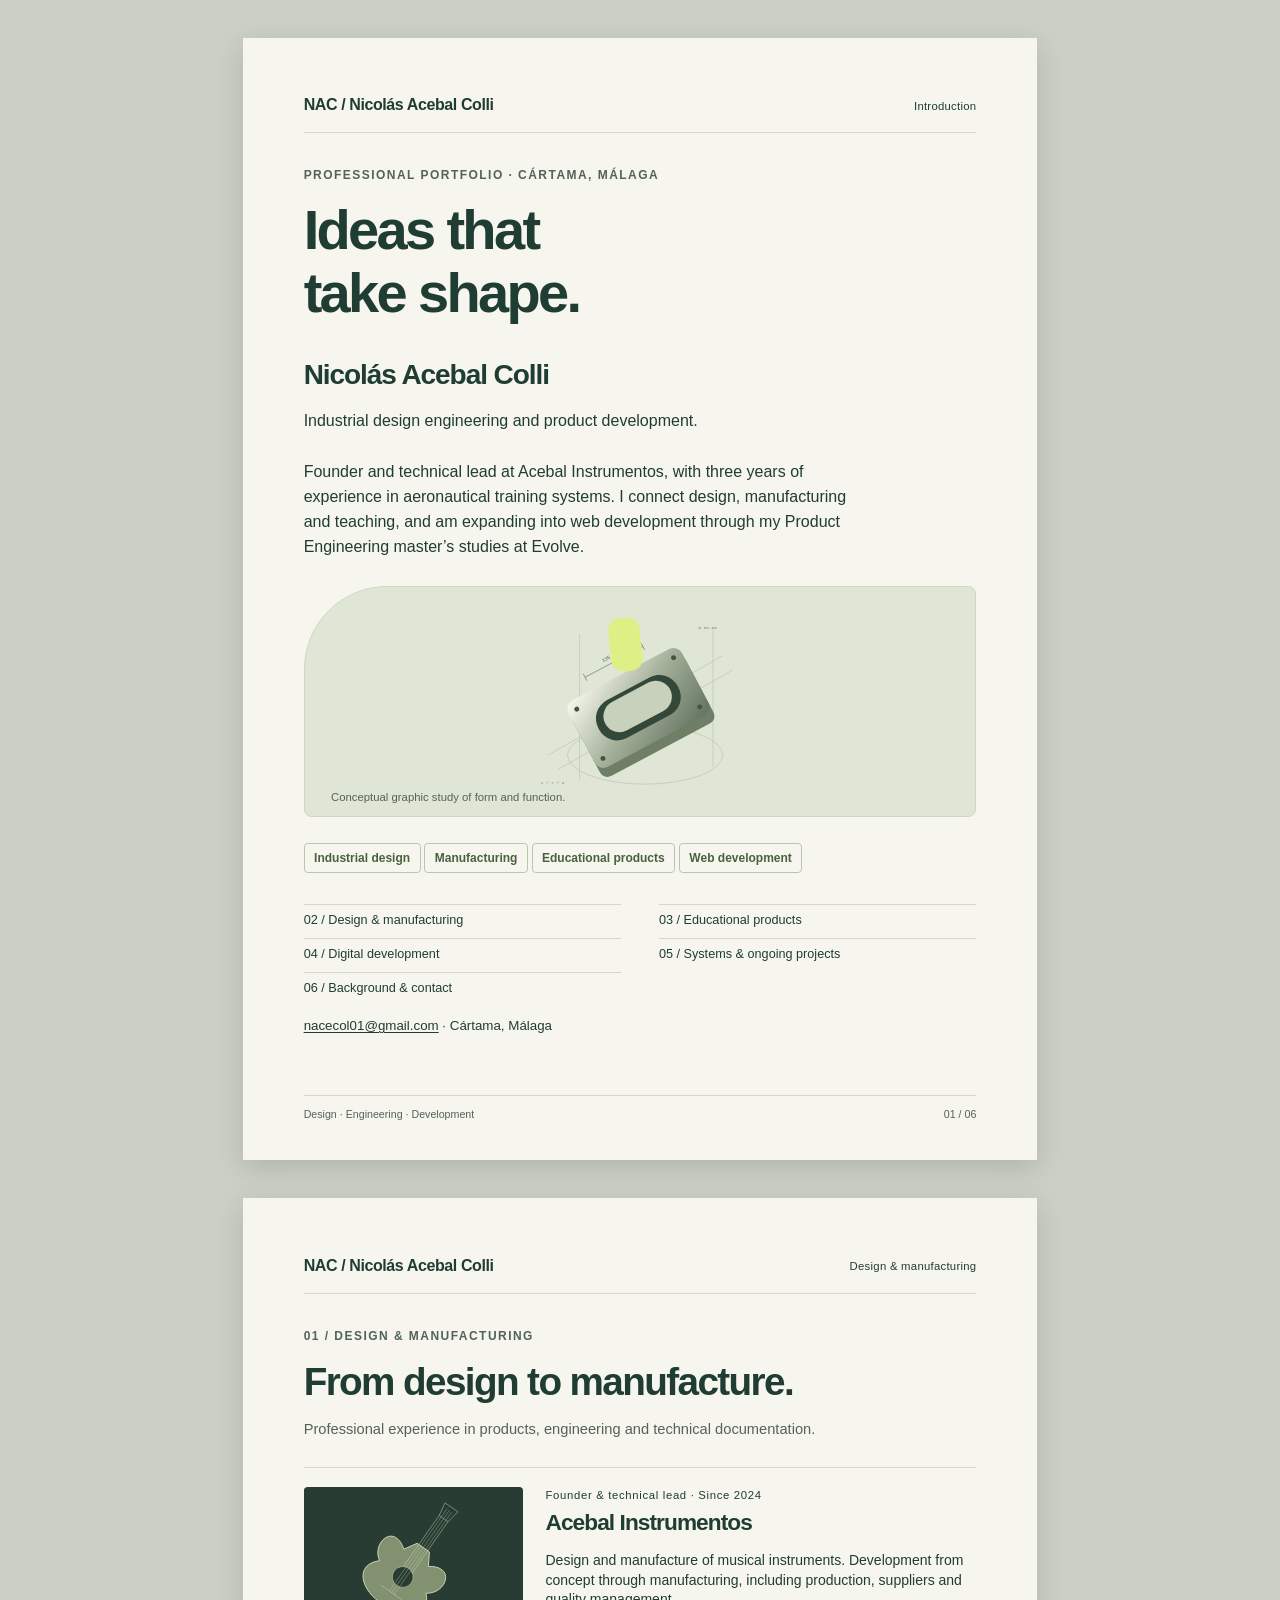
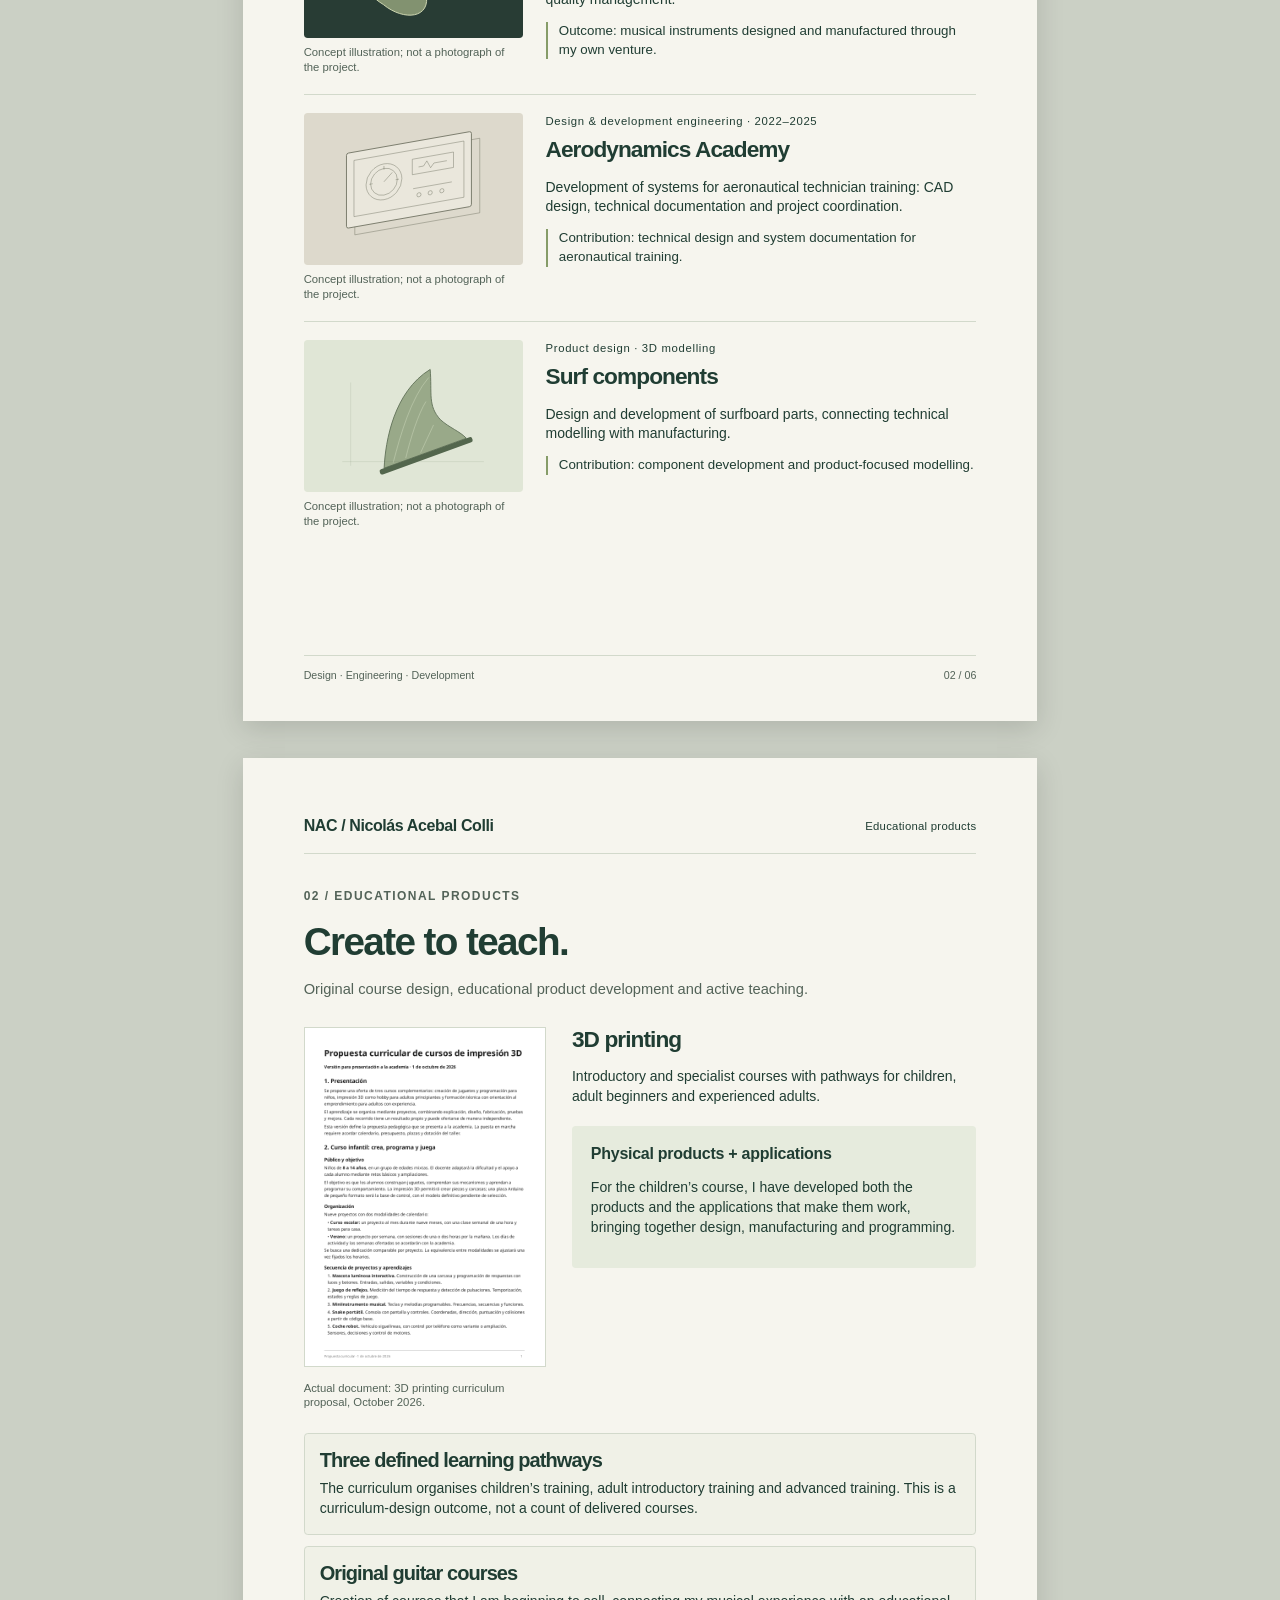
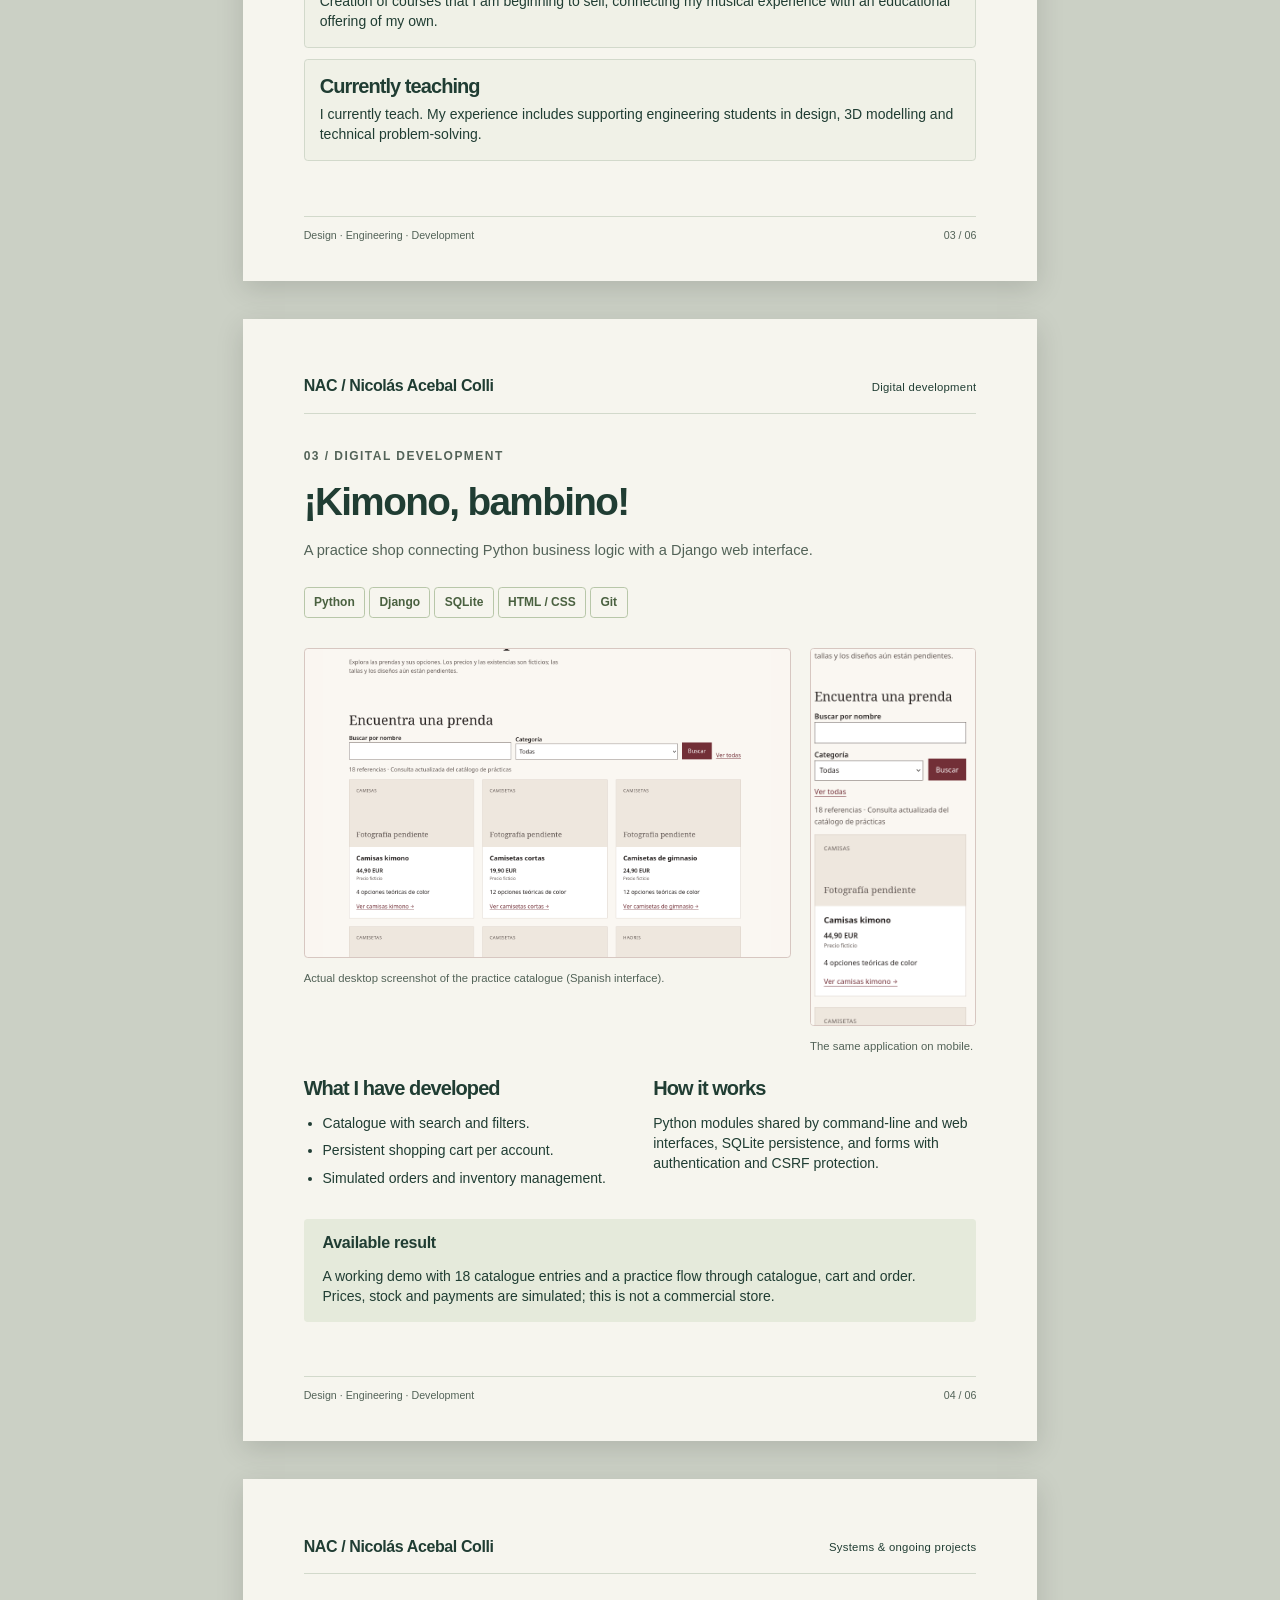
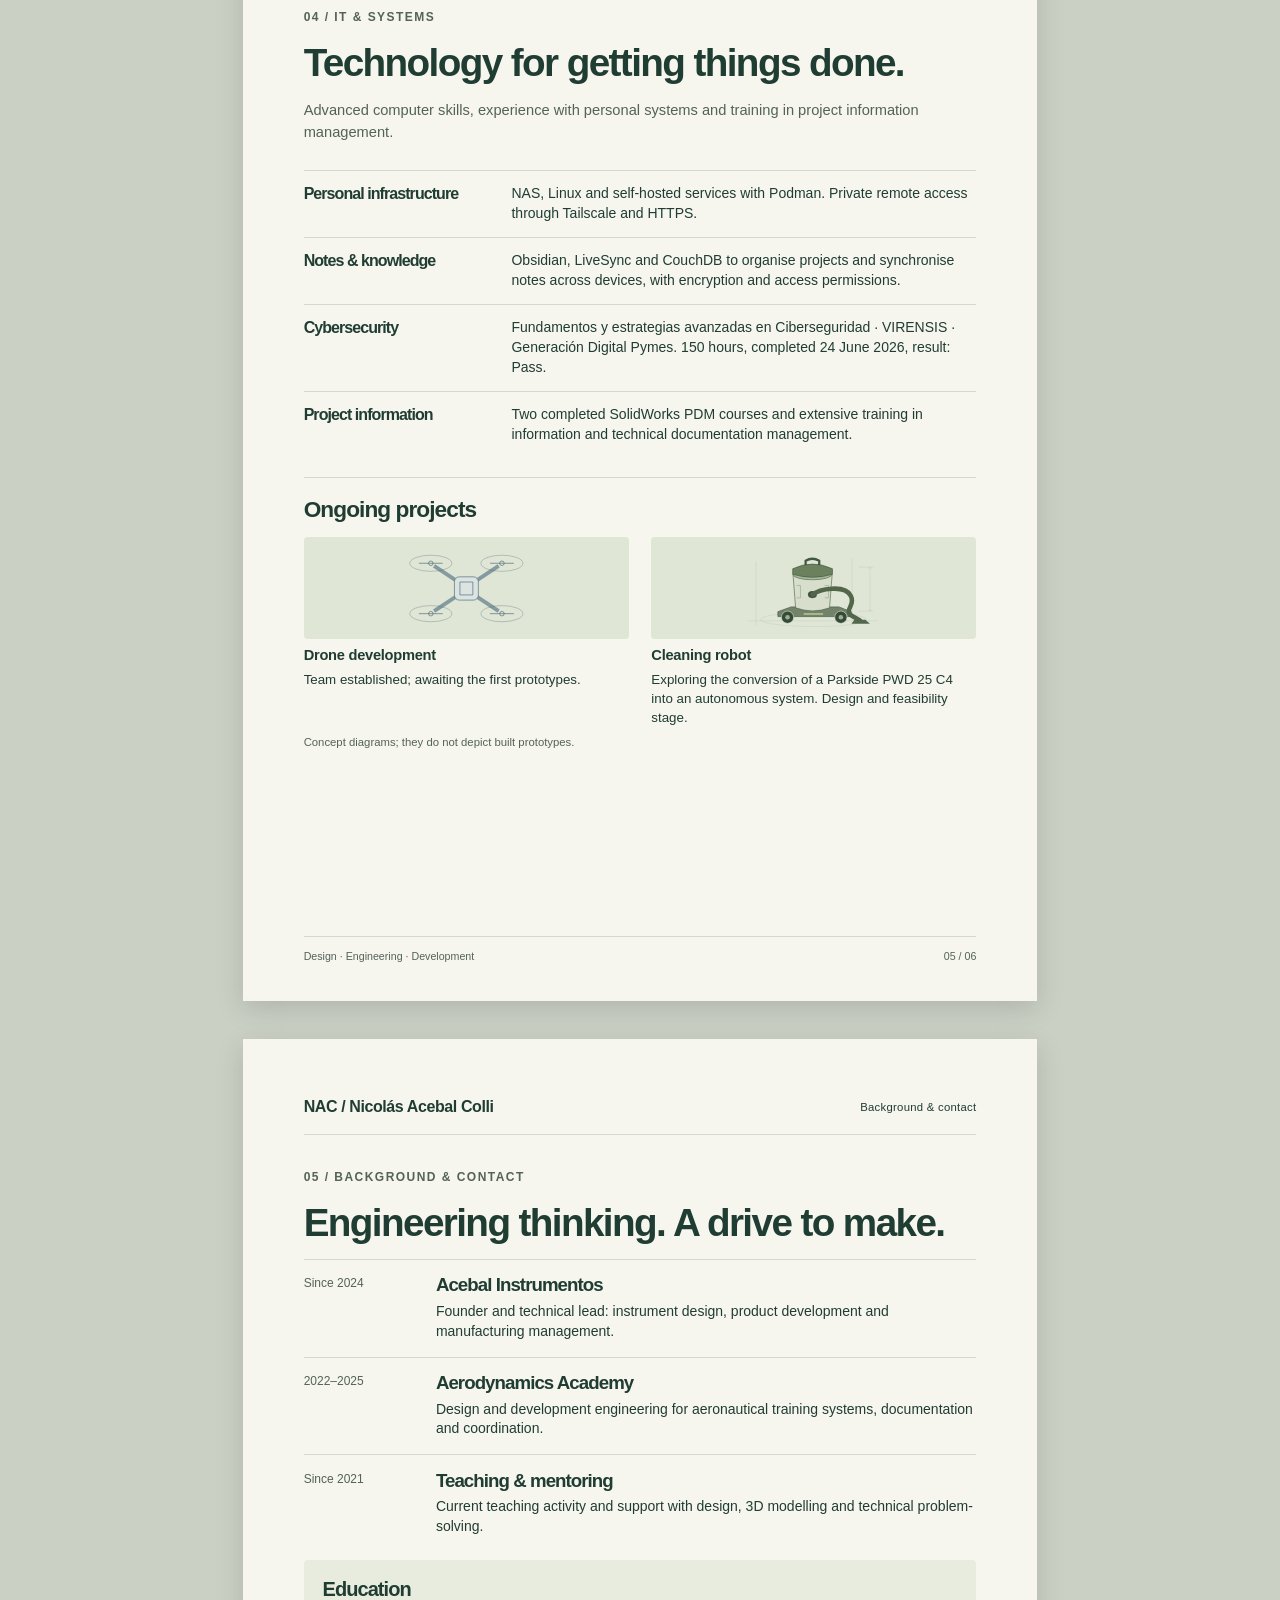
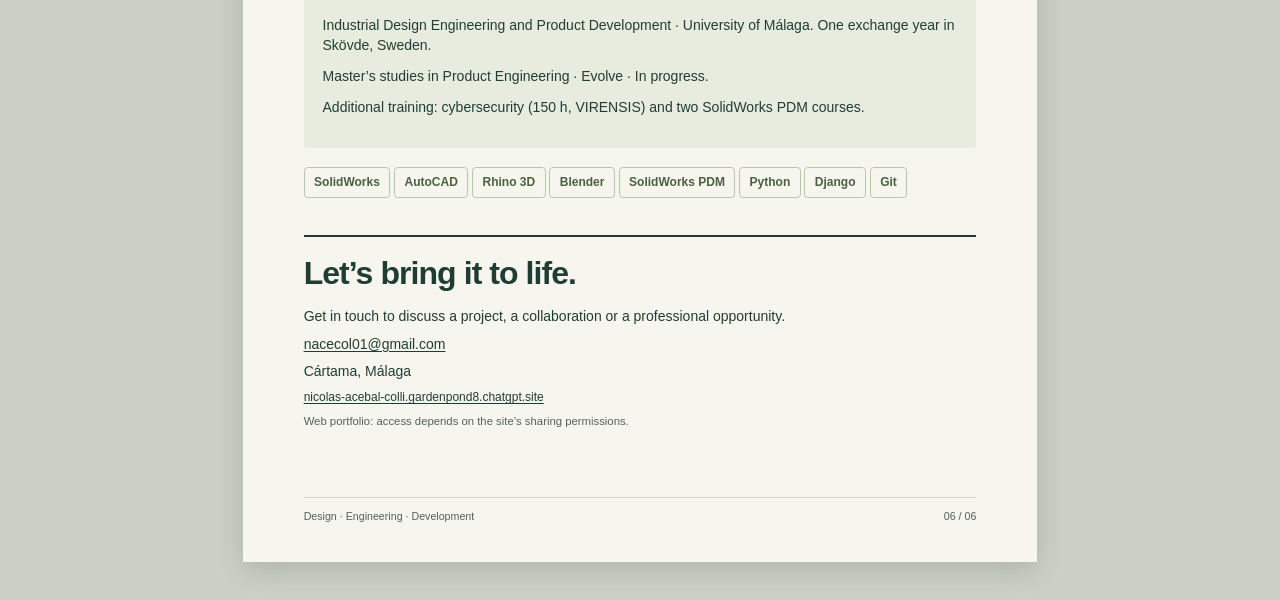
==== print-en.html @ ee9edb20 "Update Site source" ====
<!doctype html><html lang="en"><head><meta charset="utf-8"><meta name="viewport" content="width=device-width,initial-scale=1"><title>Nicolás Acebal Colli — Portfolio</title><link rel="stylesheet" href="print.css"></head><body class="print-preview"><div class="print-document" data-print-lang="en"><section class="sheet cover" aria-label="Introduction">
<div class="sheet-top"><span class="wordmark">NAC / Nicolás Acebal Colli</span><span>Introduction</span></div>
<div class="sheet-body"><p class="kicker">Professional portfolio · Cártama, Málaga</p><h1>Ideas that<br>take shape.</h1><h2 class="cover-name">Nicolás Acebal Colli</h2><p class="cover-copy">Industrial design engineering and product development.</p><p class="cover-copy">Founder and technical lead at Acebal Instrumentos, with three years of experience in aeronautical training systems. I connect design, manufacturing and teaching, and am expanding into web development through my Product Engineering master’s studies at Evolve.</p><div class="cover-art"><svg aria-hidden="true" viewBox="0 0 500 440"><defs><linearGradient id="print-metal-en" x2="1" y2="1"><stop stop-color="#f9faef"></stop><stop offset=".5" stop-color="#a3af99"></stop><stop offset="1" stop-color="#61715e"></stop></linearGradient></defs><g fill="none" opacity=".4" stroke="#64755d" stroke-width="1"><path d="M60 330L420 125M80 360L440 155M125 80L125 380M400 70L400 355"></path><ellipse cx="260" cy="330" rx="160" ry="60"></ellipse></g><g transform="translate(245 225) rotate(-28)"><path d="M-115-70L110-70Q130-70 130-50V65Q130 85 110 85H-115Q-135 85-135 65V-50Q-135-70-115-70Z" fill="#6e7f65" transform="translate(0 20)"></path><rect fill="url(#print-metal-en)" height="155" rx="20" width="265" x="-135" y="-70"></rect><rect fill="#334839" height="88" rx="42" width="185" x="-95" y="-37"></rect><rect fill="#c7d1bc" height="66" rx="33" width="151" x="-78" y="-29"></rect><g fill="#43563d"><circle cx="-116" cy="-50" r="5"></circle><circle cx="110" cy="-50" r="5"></circle><circle cx="-116" cy="65" r="5"></circle><circle cx="110" cy="65" r="5"></circle></g><path d="M-70-100H65M-70-108V-92M65-108V-92" fill="none" stroke="#4a5c43"></path><text fill="#4a5c43" font-family="monospace" font-size="10" x="-23" y="-110">135.00</text><rect fill="#deef86" height="110" rx="25" transform="rotate(22)" width="65" x="-45" y="-180"></rect></g><g fill="#77846d" font-family="monospace" font-size="9"><text x="45" y="390">X / Y / Z</text><text x="370" y="70">Ø 08.00</text></g></svg><p class="caption">Conceptual graphic study of form and function.</p></div><span class="pill">Industrial design</span><span class="pill">Manufacturing</span><span class="pill">Educational products</span><span class="pill">Web development</span><div class="cover-index"><span>02 / Design &amp; manufacturing</span><span>03 / Educational products</span><span>04 / Digital development</span><span>05 / Systems &amp; ongoing projects</span><span>06 / Background &amp; contact</span></div><p class="contact-line"><a href="mailto:nacecol01@gmail.com">nacecol01@gmail.com</a> · Cártama, Málaga</p></div>
<div class="sheet-footer"><span>Design · Engineering · Development</span><span>01 / 06</span></div></section><section class="sheet " aria-label="Design &amp; manufacturing">
<div class="sheet-top"><span class="wordmark">NAC / Nicolás Acebal Colli</span><span>Design &amp; manufacturing</span></div>
<div class="sheet-body"><p class="kicker">01 / Design &amp; manufacturing</p><h2>From design to manufacture.</h2><p class="intro">Professional experience in products, engineering and technical documentation.</p><article class="case"><figure><div class="figure-art dark"><svg aria-hidden="true" viewBox="0 0 500 300"><g fill="none" stroke="#d6deb8" transform="translate(240 165) rotate(35)"><path d="M-36-30C-90-70-110 0-68 26C-114 68-64 112 0 107C64 112 114 68 68 26C110 0 90-70 36-30L18-60H-18Z" fill="#829270" stroke-width="2"></path><circle cy="26" fill="#283c34" r="25"></circle><path d="M-13 5V-145H13V5M-13-145L-19-178H19L13-145M-30 72H30"></path><path d="M-7 72V-169M0 72V-169M7 72V-169" stroke-width=".7"></path></g><path d="M75 240H425M90 70V255" opacity=".2"></path></svg></div><figcaption class="caption">Concept illustration; not a photograph of the project.</figcaption></figure><div><p class="eyebrow">Founder &amp; technical lead · Since 2024</p><h3>Acebal Instrumentos</h3><p class="">Design and manufacture of musical instruments. Development from concept through manufacturing, including production, suppliers and quality management.</p><p class="outcome">Outcome: musical instruments designed and manufactured through my own venture.</p></div></article><article class="case"><figure><div class="figure-art sand"><svg aria-hidden="true" fill="none" stroke="#6e7160" viewBox="0 0 500 300"><g transform="translate(90 65) skewY(-10)"><rect fill="#eae7dc" height="180" rx="5" stroke-width="2" width="300"></rect><rect height="135" width="264" x="18" y="20"></rect><circle cx="90" cy="84" r="43"></circle><circle cx="90" cy="84" r="32"></circle><path d="M90 84L110 65M90 46V55M55 84H63M118 84H126"></path><rect height="37" width="99" x="158" y="42"></rect><path d="M173 63H185L193 52L202 70L210 60H241M160 113H253"></path><circle cx="174" cy="130" r="5"></circle><circle cx="201" cy="130" r="5"></circle><circle cx="229" cy="130" r="5"></circle><path d="M20 180V199H320V20H300"></path></g></svg></div><figcaption class="caption">Concept illustration; not a photograph of the project.</figcaption></figure><div><p class="eyebrow">Design &amp; development engineering · 2022–2025</p><h3>Aerodynamics Academy</h3><p class="">Development of systems for aeronautical technician training: CAD design, technical documentation and project coordination.</p><p class="outcome">Contribution: technical design and system documentation for aeronautical training.</p></div></article><article class="case"><figure><div class="figure-art "><svg aria-hidden="true" viewBox="0 0 500 300"><g transform="translate(250 160) rotate(-20)"><path d="M-105 85C-80 25-20-80 80-100C65-45 44-20 62 22C75 47 97 65 105 85Z" fill="#99a989" stroke="#63745b" stroke-width="2"></path><path d="M-80 80C-40 22 13-51 70-83M-48 80C-20 38 16-9 44-31M-10 80L42 28" fill="none" stroke="#cfd9bd"></path><rect fill="#53664d" height="13" rx="5" width="236" x="-118" y="85"></rect></g><g opacity=".3" stroke="#64755d"><path d="M80 260H420M100 70V270" fill="none"></path></g></svg></div><figcaption class="caption">Concept illustration; not a photograph of the project.</figcaption></figure><div><p class="eyebrow">Product design · 3D modelling</p><h3>Surf components</h3><p class="">Design and development of surfboard parts, connecting technical modelling with manufacturing.</p><p class="outcome">Contribution: component development and product-focused modelling.</p></div></article></div>
<div class="sheet-footer"><span>Design · Engineering · Development</span><span>02 / 06</span></div></section><section class="sheet " aria-label="Educational products">
<div class="sheet-top"><span class="wordmark">NAC / Nicolás Acebal Colli</span><span>Educational products</span></div>
<div class="sheet-body"><p class="kicker">02 / Educational products</p><h2>Create to teach.</h2><p class="intro">Original course design, educational product development and active teaching.</p><div class="training-lead"><figure><img class="curriculum" src="assets/print/curriculum.png" alt="First page of the 3D printing curriculum proposal"><p class="caption">Actual document: 3D printing curriculum proposal, October 2026.</p></figure><div><h3>3D printing</h3><p class="">Introductory and specialist courses with pathways for children, adult beginners and experienced adults.</p><div class="learning-result"><h4>Physical products + applications</h4><p class="">For the children’s course, I have developed both the products and the applications that make them work, bringing together design, manufacturing and programming.</p></div></div></div><div class="course-rows"><article class="course-row"><h3>Three defined learning pathways</h3><p class="">The curriculum organises children’s training, adult introductory training and advanced training. This is a curriculum-design outcome, not a count of delivered courses.</p></article><article class="course-row"><h3>Original guitar courses</h3><p class="">Creation of courses that I am beginning to sell, connecting my musical experience with an educational offering of my own.</p></article><article class="course-row"><h3>Currently teaching</h3><p class="">I currently teach. My experience includes supporting engineering students in design, 3D modelling and technical problem-solving.</p></article></div></div>
<div class="sheet-footer"><span>Design · Engineering · Development</span><span>03 / 06</span></div></section><section class="sheet " aria-label="Digital development">
<div class="sheet-top"><span class="wordmark">NAC / Nicolás Acebal Colli</span><span>Digital development</span></div>
<div class="sheet-body"><p class="kicker">03 / Digital development</p><h2>¡Kimono, bambino!</h2><p class="intro">A practice shop connecting Python business logic with a Django web interface.</p><span class="pill">Python</span><span class="pill">Django</span><span class="pill">SQLite</span><span class="pill">HTML / CSS</span><span class="pill">Git</span><div class="screens"><figure class="desktop"><img src="assets/print/shop-desktop.png" alt="Actual shop catalogue on desktop"><p class="caption">Actual desktop screenshot of the practice catalogue (Spanish interface).</p></figure><figure><img src="assets/print/shop-mobile.png" alt="Actual shop catalogue on mobile"><p class="caption">The same application on mobile.</p></figure></div><div class="two-columns"><div><h3>What I have developed</h3><ul><li>Catalogue with search and filters.</li><li>Persistent shopping cart per account.</li><li>Simulated orders and inventory management.</li></ul></div><div><h3>How it works</h3><p class="">Python modules shared by command-line and web interfaces, SQLite persistence, and forms with authentication and CSRF protection.</p></div></div><div class="results-strip"><h4>Available result</h4><p class="">A working demo with 18 catalogue entries and a practice flow through catalogue, cart and order. Prices, stock and payments are simulated; this is not a commercial store.</p></div></div>
<div class="sheet-footer"><span>Design · Engineering · Development</span><span>04 / 06</span></div></section><section class="sheet " aria-label="Systems &amp; ongoing projects">
<div class="sheet-top"><span class="wordmark">NAC / Nicolás Acebal Colli</span><span>Systems &amp; ongoing projects</span></div>
<div class="sheet-body"><p class="kicker">04 / IT &amp; systems</p><h2>Technology for getting things done.</h2><p class="intro">Advanced computer skills, experience with personal systems and training in project information management.</p><article class="system-row"><h3>Personal infrastructure</h3><p class="">NAS, Linux and self-hosted services with Podman. Private remote access through Tailscale and HTTPS.</p></article><article class="system-row"><h3>Notes &amp; knowledge</h3><p class="">Obsidian, LiveSync and CouchDB to organise projects and synchronise notes across devices, with encryption and access permissions.</p></article><article class="system-row"><h3>Cybersecurity</h3><p class="">Fundamentos y estrategias avanzadas en Ciberseguridad · VIRENSIS · Generación Digital Pymes. 150 hours, completed 24 June 2026, result: Pass.</p></article><article class="system-row"><h3>Project information</h3><p class="">Two completed SolidWorks PDM courses and extensive training in information and technical documentation management.</p></article><div class="ongoing"><h3>Ongoing projects</h3><div class="ongoing-grid"><article class="ongoing-item"><div class="figure-art"><svg aria-hidden="true" fill="none" stroke="#4b6570" stroke-width="2" viewBox="0 0 500 300"><g transform="translate(250 150)"><path d="M-24-20L-100-70M24-20L100-70M-24 20L-100 70M24 20L100 70" stroke="#849ba0" stroke-width="12"></path><rect fill="#dce4e3" height="72" rx="15" width="74" x="-37" y="-36"></rect><path d="M-20-20H20V20H-20Z"></path><g stroke-width="1"><ellipse cx="-110" cy="-78" rx="65" ry="25"></ellipse><ellipse cx="110" cy="-78" rx="65" ry="25"></ellipse><ellipse cx="-110" cy="78" rx="65" ry="25"></ellipse><ellipse cx="110" cy="78" rx="65" ry="25"></ellipse></g><path d="M-147-78H-73M73-78H147M-147 78H-73M73 78H147"></path><circle cx="-110" cy="-78" r="7"></circle><circle cx="110" cy="-78" r="7"></circle><circle cx="-110" cy="78" r="7"></circle><circle cx="110" cy="78" r="7"></circle></g></svg></div><h4>Drone development</h4><p class="">Team established; awaiting the first prototypes.</p></article><article class="ongoing-item"><div class="figure-art"><svg aria-hidden="true" fill="none" viewBox="0 0 500 300">
<g opacity=".45" stroke="#8c9a84" stroke-width="1"><path d="M48 250H450M72 65V266M370 56V266"></path><ellipse cx="250" cy="246" rx="163" ry="22"></ellipse><path d="M390 84H435M390 220H435M425 84V220M420 89L425 84 430 89M420 215L425 220 430 215"></path></g>
<path d="M140 222L181 207H329L367 222V237H140Z" fill="#73836a" stroke="#405741" stroke-width="2"></path>
<g fill="#344b3a" stroke="#d4ddc8" stroke-width="2"><circle cx="170" cy="239" r="19"></circle><circle cx="335" cy="239" r="19"></circle></g>
<g fill="#9eaf91"><circle cx="170" cy="239" r="7"></circle><circle cx="335" cy="239" r="7"></circle></g>
<path d="M187 107H308L300 210Q247 229 195 210Z" fill="#d7decc" stroke="#52674b" stroke-width="2"></path>
<ellipse cx="247" cy="107" fill="#a9b99c" rx="60" ry="16" stroke="#52674b" stroke-width="2"></ellipse>
<path d="M186 106V89Q247 60 309 89V106Q247 125 186 106Z" fill="#6b805c" stroke="#405741" stroke-width="2"></path>
<path d="M226 77V64Q247 52 268 64V77" stroke="#405741" stroke-width="7"></path>
<path d="M198 141H210V179H198M285 141H297V179H285" stroke="#97a78b" stroke-width="2"></path>
<ellipse cx="247" cy="169" fill="#405741" rx="14" ry="11"></ellipse>
<path d="M248 169C267 152 348 136 366 173C381 203 347 212 365 232L394 249" stroke="#53664b" stroke-linecap="round" stroke-width="14"></path>
<path d="M377 247L411 247 425 259H368Z" fill="#52674b"></path>
<path d="M220 229H280" stroke="#dfecaa" stroke-width="3"></path>
</svg></div><h4>Cleaning robot</h4><p class="">Exploring the conversion of a Parkside PWD 25 C4 into an autonomous system. Design and feasibility stage.</p></article></div><p class="caption">Concept diagrams; they do not depict built prototypes.</p></div></div>
<div class="sheet-footer"><span>Design · Engineering · Development</span><span>05 / 06</span></div></section><section class="sheet " aria-label="Background &amp; contact">
<div class="sheet-top"><span class="wordmark">NAC / Nicolás Acebal Colli</span><span>Background &amp; contact</span></div>
<div class="sheet-body"><p class="kicker">05 / Background &amp; contact</p><h2>Engineering thinking. A drive to make.</h2><div class="timeline"><article class="timeline-item"><p class="date">Since 2024</p><div><h3>Acebal Instrumentos</h3><p class="">Founder and technical lead: instrument design, product development and manufacturing management.</p></div></article><article class="timeline-item"><p class="date">2022–2025</p><div><h3>Aerodynamics Academy</h3><p class="">Design and development engineering for aeronautical training systems, documentation and coordination.</p></div></article><article class="timeline-item"><p class="date">Since 2021</p><div><h3>Teaching &amp; mentoring</h3><p class="">Current teaching activity and support with design, 3D modelling and technical problem-solving.</p></div></article></div><div class="education"><h3>Education</h3><p class="">Industrial Design Engineering and Product Development · University of Málaga. One exchange year in Skövde, Sweden.</p><p class="">Master’s studies in Product Engineering · Evolve · In progress.</p><p class="">Additional training: cybersecurity (150 h, VIRENSIS) and two SolidWorks PDM courses.</p></div><div style="margin-top:5mm"><span class="pill">SolidWorks</span><span class="pill">AutoCAD</span><span class="pill">Rhino 3D</span><span class="pill">Blender</span><span class="pill">SolidWorks PDM</span><span class="pill">Python</span><span class="pill">Django</span><span class="pill">Git</span></div><div class="closing"><h3>Let’s bring it to life.</h3><p class="">Get in touch to discuss a project, a collaboration or a professional opportunity.</p><p><a href="mailto:nacecol01@gmail.com">nacecol01@gmail.com</a></p><p>Cártama, Málaga</p><p class="url"><a href="https://nicolas-acebal-colli.gardenpond8.chatgpt.site/">nicolas-acebal-colli.gardenpond8.chatgpt.site</a></p><p class="caption">Web portfolio: access depends on the site’s sharing permissions.</p></div></div>
<div class="sheet-footer"><span>Design · Engineering · Development</span><span>06 / 06</span></div></section></div></body></html>
---- print.css ----
.print-document{display:none;--p-ink:#203d33;--p-muted:#536358;--p-paper:#f6f5ee;--p-line:#d2d9cb;font-family:Arial,sans-serif;color:var(--p-ink);font-size:10.5pt;line-height:1.42}
.print-document *{box-sizing:border-box}
.print-document .sheet{position:relative;width:210mm;height:297mm;padding:15mm 16mm 21mm;background:var(--p-paper);break-after:page;page-break-after:always;break-inside:avoid}
.print-document .sheet:last-child{break-after:auto;page-break-after:auto}
.print-document .sheet-top{display:flex;justify-content:space-between;align-items:center;padding-bottom:4mm;border-bottom:1px solid var(--p-line);font-size:8.5pt;letter-spacing:.2pt;margin-bottom:9mm}
.print-document .wordmark{font-weight:700;letter-spacing:-.3pt;font-size:12pt}
.print-document .sheet-footer{position:absolute;bottom:10mm;left:16mm;right:16mm;border-top:1px solid var(--p-line);padding-top:3mm;display:flex;justify-content:space-between;font-size:8pt;color:var(--p-muted)}
.print-document .kicker{font-size:9pt;letter-spacing:1.1pt;text-transform:uppercase;margin:0 0 4mm;color:var(--p-muted);font-weight:700}
.print-document h1,.print-document h2,.print-document h3,.print-document h4{line-height:1.12;letter-spacing:-.7pt;margin:0 0 4mm;font-weight:600;color:var(--p-ink)}
.print-document h1{font-size:42pt;letter-spacing:-2pt}.print-document h2{font-size:29pt;letter-spacing:-1.2pt}.print-document h3{font-size:17pt}.print-document h4{font-size:12pt;letter-spacing:-.2pt}
.print-document p{margin:0 0 3mm}.print-document a{color:inherit;text-decoration:underline;text-underline-offset:2px;overflow-wrap:anywhere}
.print-document .intro{font-size:11pt;line-height:1.5;max-width:none;color:var(--p-muted);margin-bottom:7mm}
.print-document .muted{color:var(--p-muted)}.print-document .caption{font-size:8.5pt;line-height:1.3;color:var(--p-muted);margin:2mm 0 0}
.print-document .pill{font-size:9pt;font-weight:600;color:#4a6140;border:1px solid #b8c7a9;padding:1.5mm 2.5mm;display:inline-block;border-radius:1mm;margin:0 1mm 2mm 0}
.print-document .hero-line{color:#738467}.print-document .cover-name{margin:9mm 0 5mm;font-size:21pt;letter-spacing:-.8pt}
.print-document .cover-copy{font-size:12pt;line-height:1.55;max-width:145mm;margin-bottom:7mm}
.print-document .cover-art{height:61mm;position:relative;border:1px solid #cdd8c2;border-radius:22mm 2mm 2mm 2mm;background:#dfe6d6;padding:2mm;display:flex;align-items:center;justify-content:center;margin:5mm 0 7mm}
.print-document .cover-art svg{height:100%;width:80%}.print-document .cover-art .caption{position:absolute;bottom:3mm;left:7mm;max-width:80mm}
.print-document .cover-index{display:grid;grid-template-columns:1fr 1fr;gap:2mm 10mm;font-size:9.5pt;margin-top:6mm}.print-document .cover-index span{border-top:1px solid var(--p-line);padding-top:2mm}
.print-document .contact-line{font-size:10pt;margin-top:5mm}
.print-document .case{display:grid;grid-template-columns:58mm 1fr;gap:6mm;border-top:1px solid var(--p-line);padding-top:5mm;margin-top:5mm;break-inside:avoid}
.print-document figure{margin:0}.print-document .figure-art{height:40mm;background:#e0e6d6;display:flex;align-items:center;justify-content:center;border-radius:1mm}.print-document .figure-art svg{width:95%;height:95%}.print-document .figure-art.dark{background:#283c34}.print-document .figure-art.sand{background:#ddd9cc}
.print-document .case p{font-size:10.5pt}.print-document .case .eyebrow{font-size:8.5pt;letter-spacing:.5pt;margin-bottom:2mm}.print-document .outcome{border-left:2px solid #869c68;padding-left:3mm;margin-top:3mm;font-size:10pt!important}
.print-document .training-lead{display:grid;grid-template-columns:64mm 1fr;gap:7mm;align-items:start;margin-bottom:6mm}.print-document .curriculum{height:90mm;width:64mm;object-fit:contain;background:white;border:1px solid var(--p-line)}
.print-document .learning-result{background:#e6ebdd;padding:5mm;border-radius:1mm;margin-top:5mm}.print-document .learning-result h4{font-size:12pt}
.print-document .course-rows{display:grid;gap:3mm}.print-document .course-row{padding:4mm;border:1px solid var(--p-line);background:#f0f1e7;border-radius:1mm;break-inside:avoid}.print-document .course-row p{margin-bottom:0}.print-document .course-row h3{font-size:15pt;margin-bottom:2mm}
.print-document .screens{display:grid;grid-template-columns:1fr 44mm;gap:5mm;align-items:start;margin:6mm 0}.print-document .screens img{width:100%;height:100mm;object-fit:cover;object-position:top;border:1px solid #d7c7c1;border-radius:1mm}.print-document .screens .desktop img{height:82mm;object-fit:contain;background:#faf6f1}
.print-document .two-columns{display:grid;grid-template-columns:1fr 1fr;gap:7mm;margin-top:6mm}.print-document .two-columns h3{font-size:15pt}.print-document ul{padding-left:5mm;margin:0}.print-document li{padding-bottom:2mm}
.print-document .results-strip{background:#e5eadb;padding:4mm 5mm;margin-top:6mm;border-radius:1mm}.print-document .results-strip p:last-child{margin-bottom:0}
.print-document .system-row{display:grid;grid-template-columns:49mm 1fr;gap:6mm;border-top:1px solid var(--p-line);padding:3.5mm 0;break-inside:avoid}.print-document .system-row h3{font-size:12pt;line-height:1.3;margin:0}.print-document .system-row p{font-size:10.5pt;margin:0}
.print-document .ongoing{border-top:1px solid var(--p-line);margin-top:5mm;padding-top:5mm}.print-document .ongoing>h3{font-size:17pt}.print-document .ongoing-grid{display:grid;grid-template-columns:1fr 1fr;gap:6mm}.print-document .ongoing-item .figure-art{height:27mm;margin-bottom:2mm}.print-document .ongoing-item h4{font-size:11pt;margin:2mm 0}.print-document .ongoing-item p{font-size:10pt;margin:0}
.print-document .timeline{display:grid;gap:4mm}.print-document .timeline-item{display:grid;grid-template-columns:30mm 1fr;gap:5mm;border-top:1px solid var(--p-line);padding-top:4mm;break-inside:avoid}.print-document .timeline-item .date{font-size:9pt;color:var(--p-muted)}.print-document .timeline-item h3{font-size:14pt;margin-bottom:1.5mm}.print-document .timeline-item p{font-size:10.5pt;margin:0}
.print-document .education{background:#e8ecdf;padding:5mm;margin-top:6mm;border-radius:1mm}.print-document .education h3{font-size:15pt}.print-document .education p{font-size:10.5pt}
.print-document .closing{border-top:2px solid var(--p-ink);margin-top:8mm;padding-top:5mm}.print-document .closing h3{font-size:24pt}.print-document .closing p{margin:2mm 0}.print-document .url{font-size:9pt;overflow-wrap:anywhere}
.print-preview{margin:0;background:#cbd0c5}.print-preview .print-document{display:block}.print-preview .sheet{margin:10mm auto;box-shadow:0 2mm 7mm #0002}
@page{size:A4;margin:0}
@media print{
 html,body{margin:0!important;padding:0!important;background:white!important;-webkit-print-color-adjust:exact;print-color-adjust:exact}
 body>.wrap,body>.skip-link{display:none!important}
 html[lang=es] .print-document[data-print-lang=es],html[lang=en] .print-document[data-print-lang=en]{display:block!important}
 .print-document .sheet{margin:0!important;box-shadow:none!important;overflow:visible}
 .print-document section,.print-document article{break-inside:avoid}
 .print-document h2,.print-document h3,.print-document h4{break-after:avoid}
 .print-document .intro{font-size:11pt!important}
}
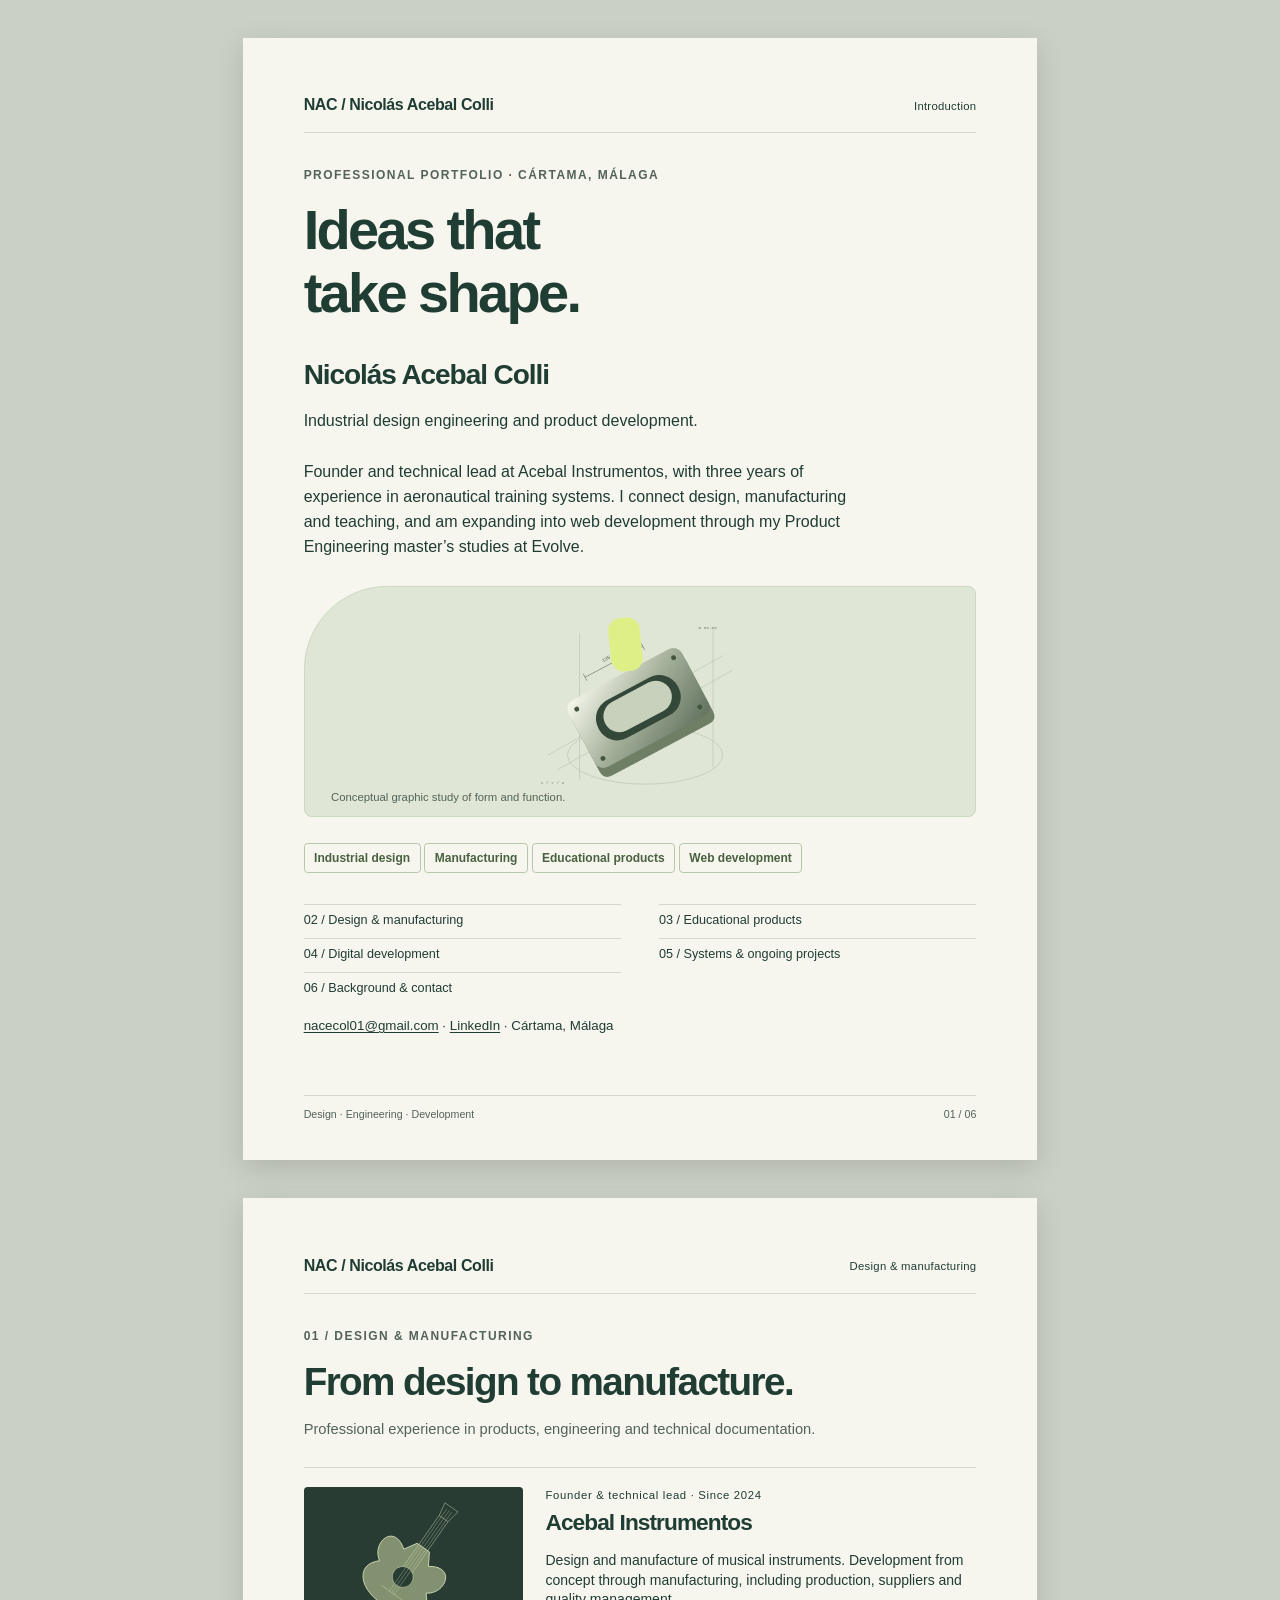
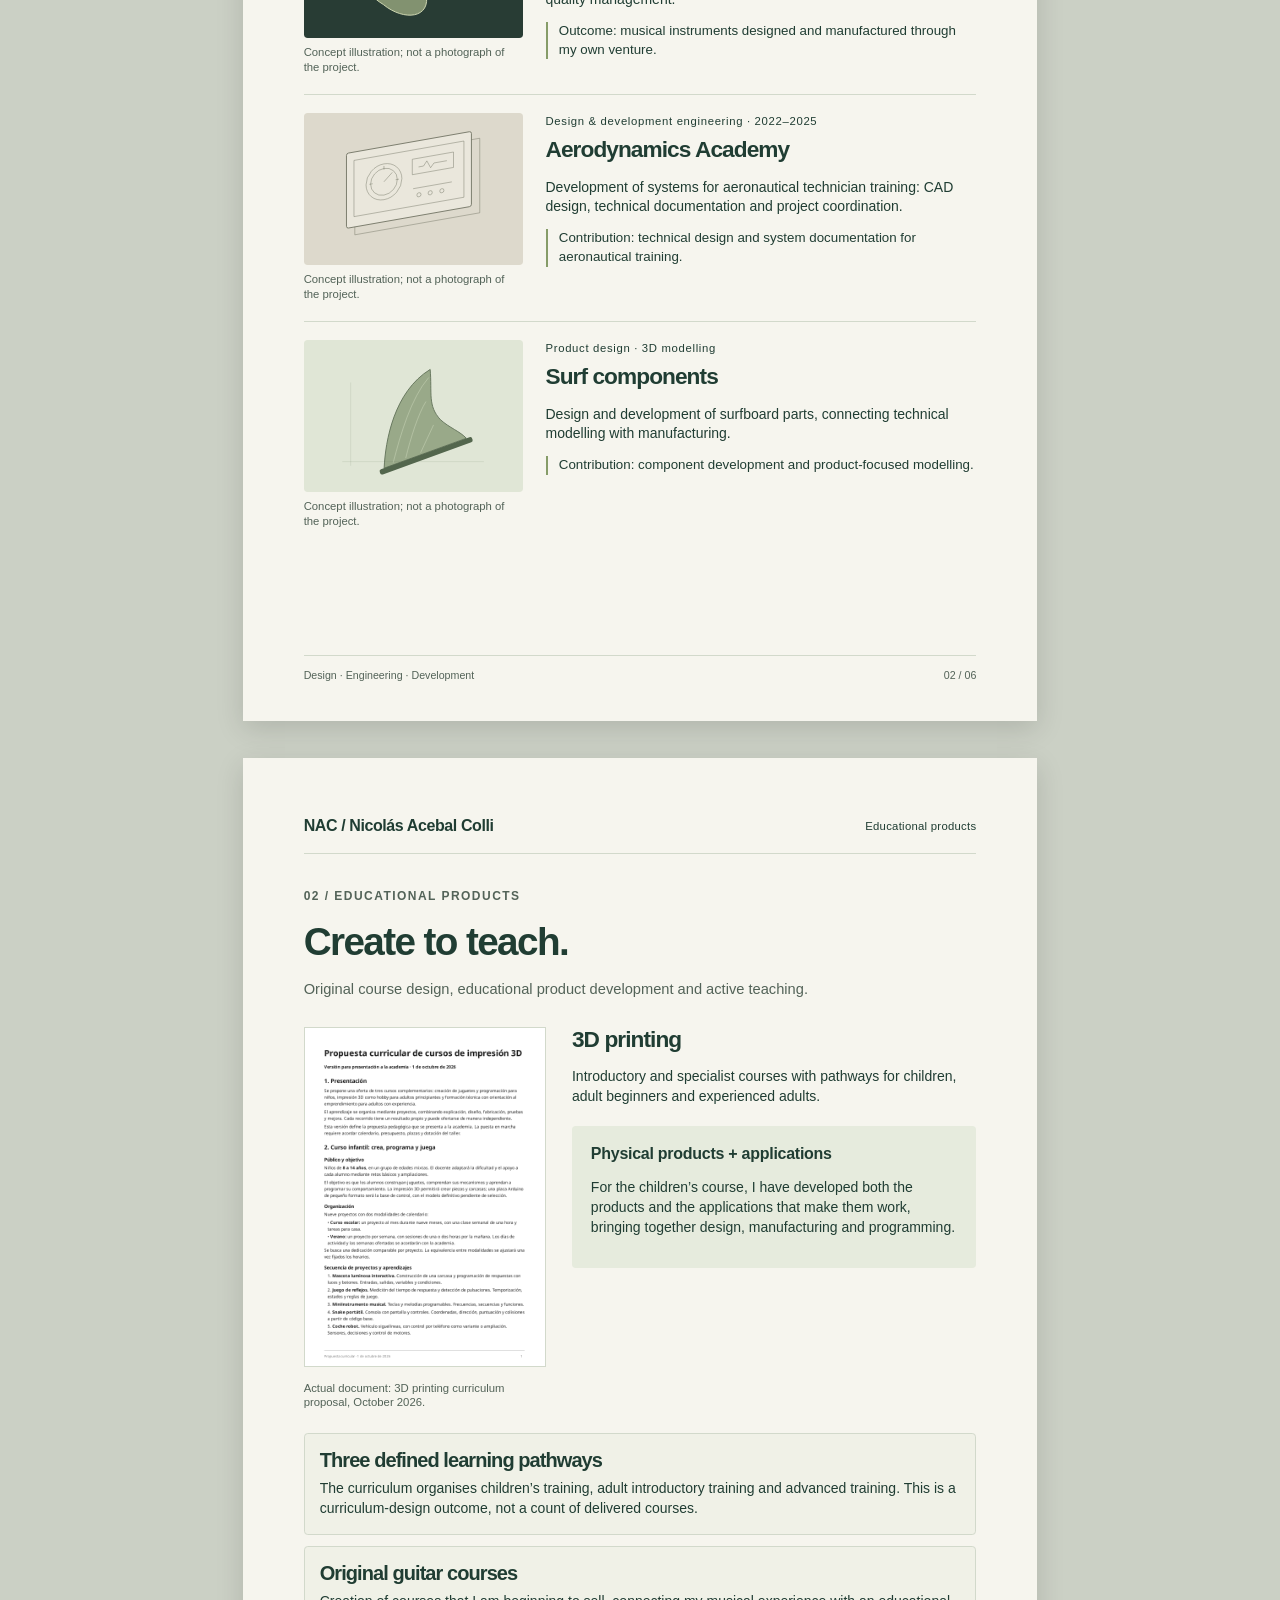
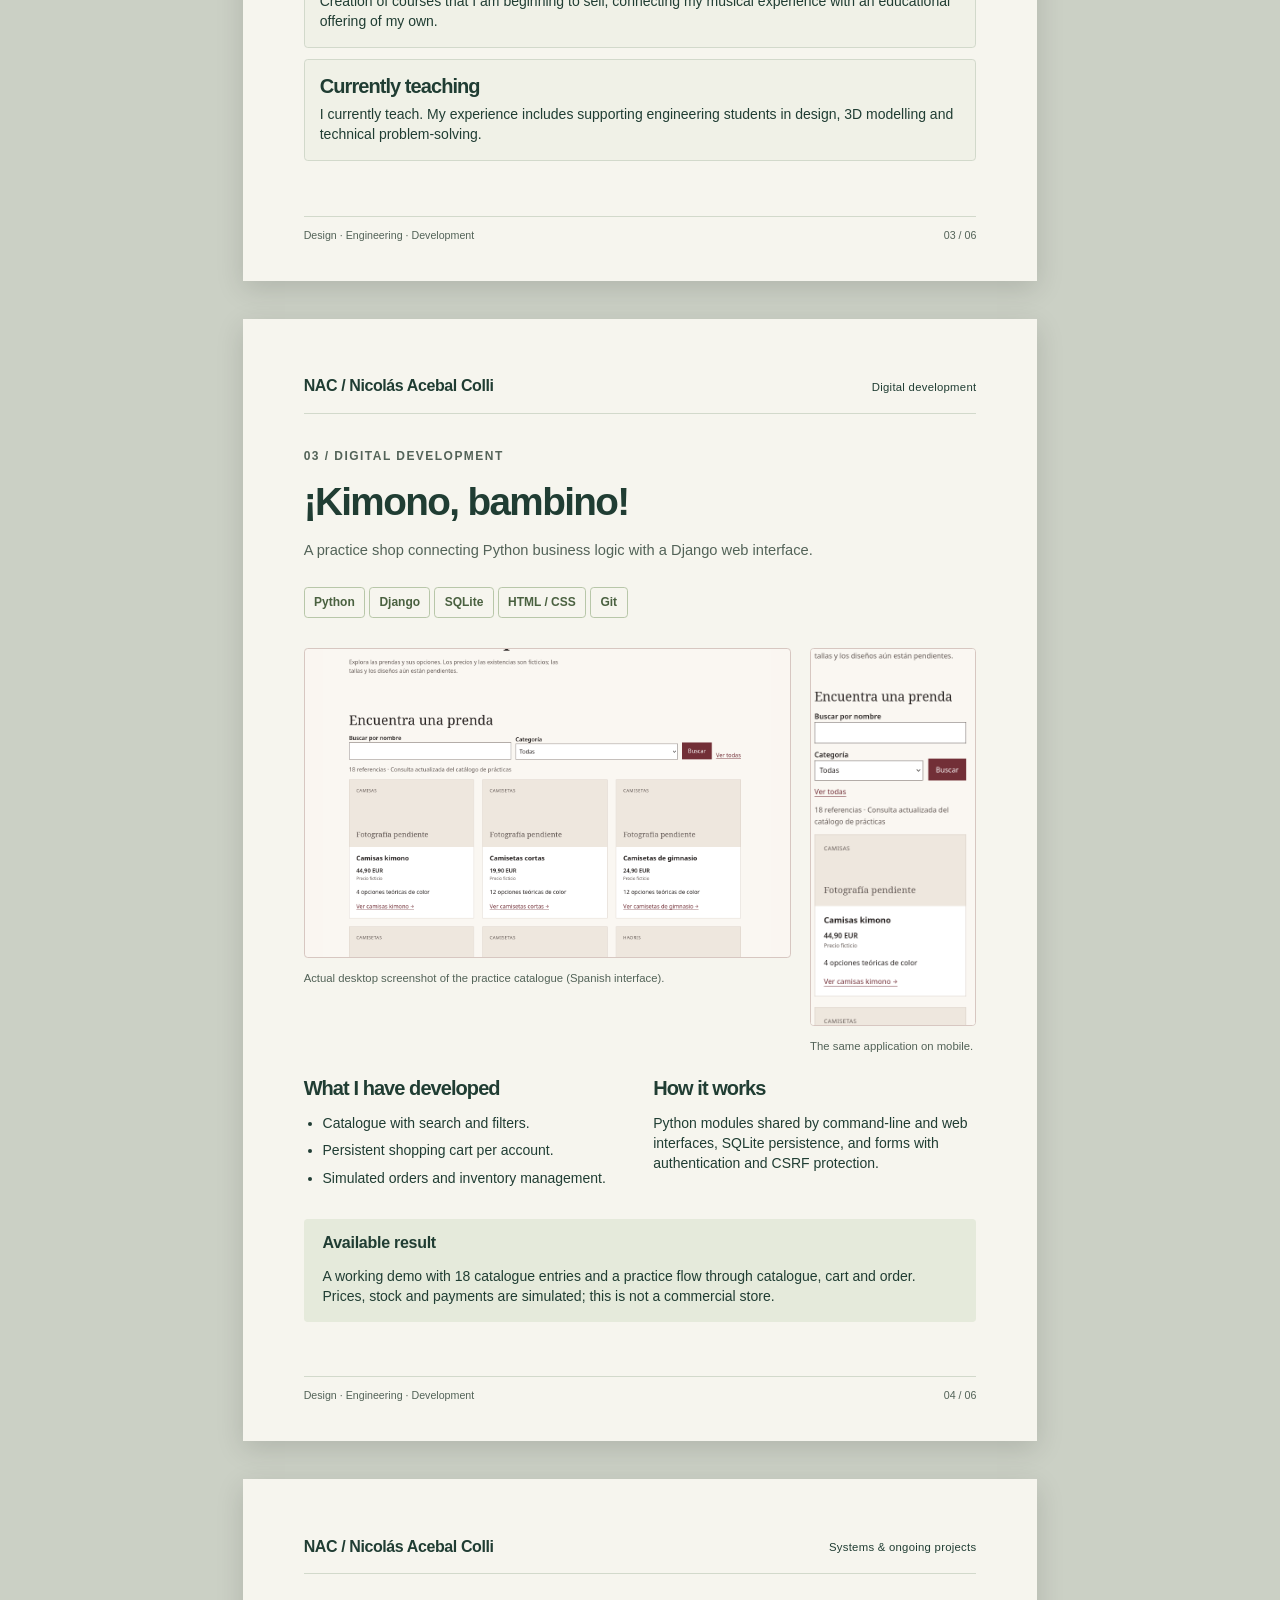
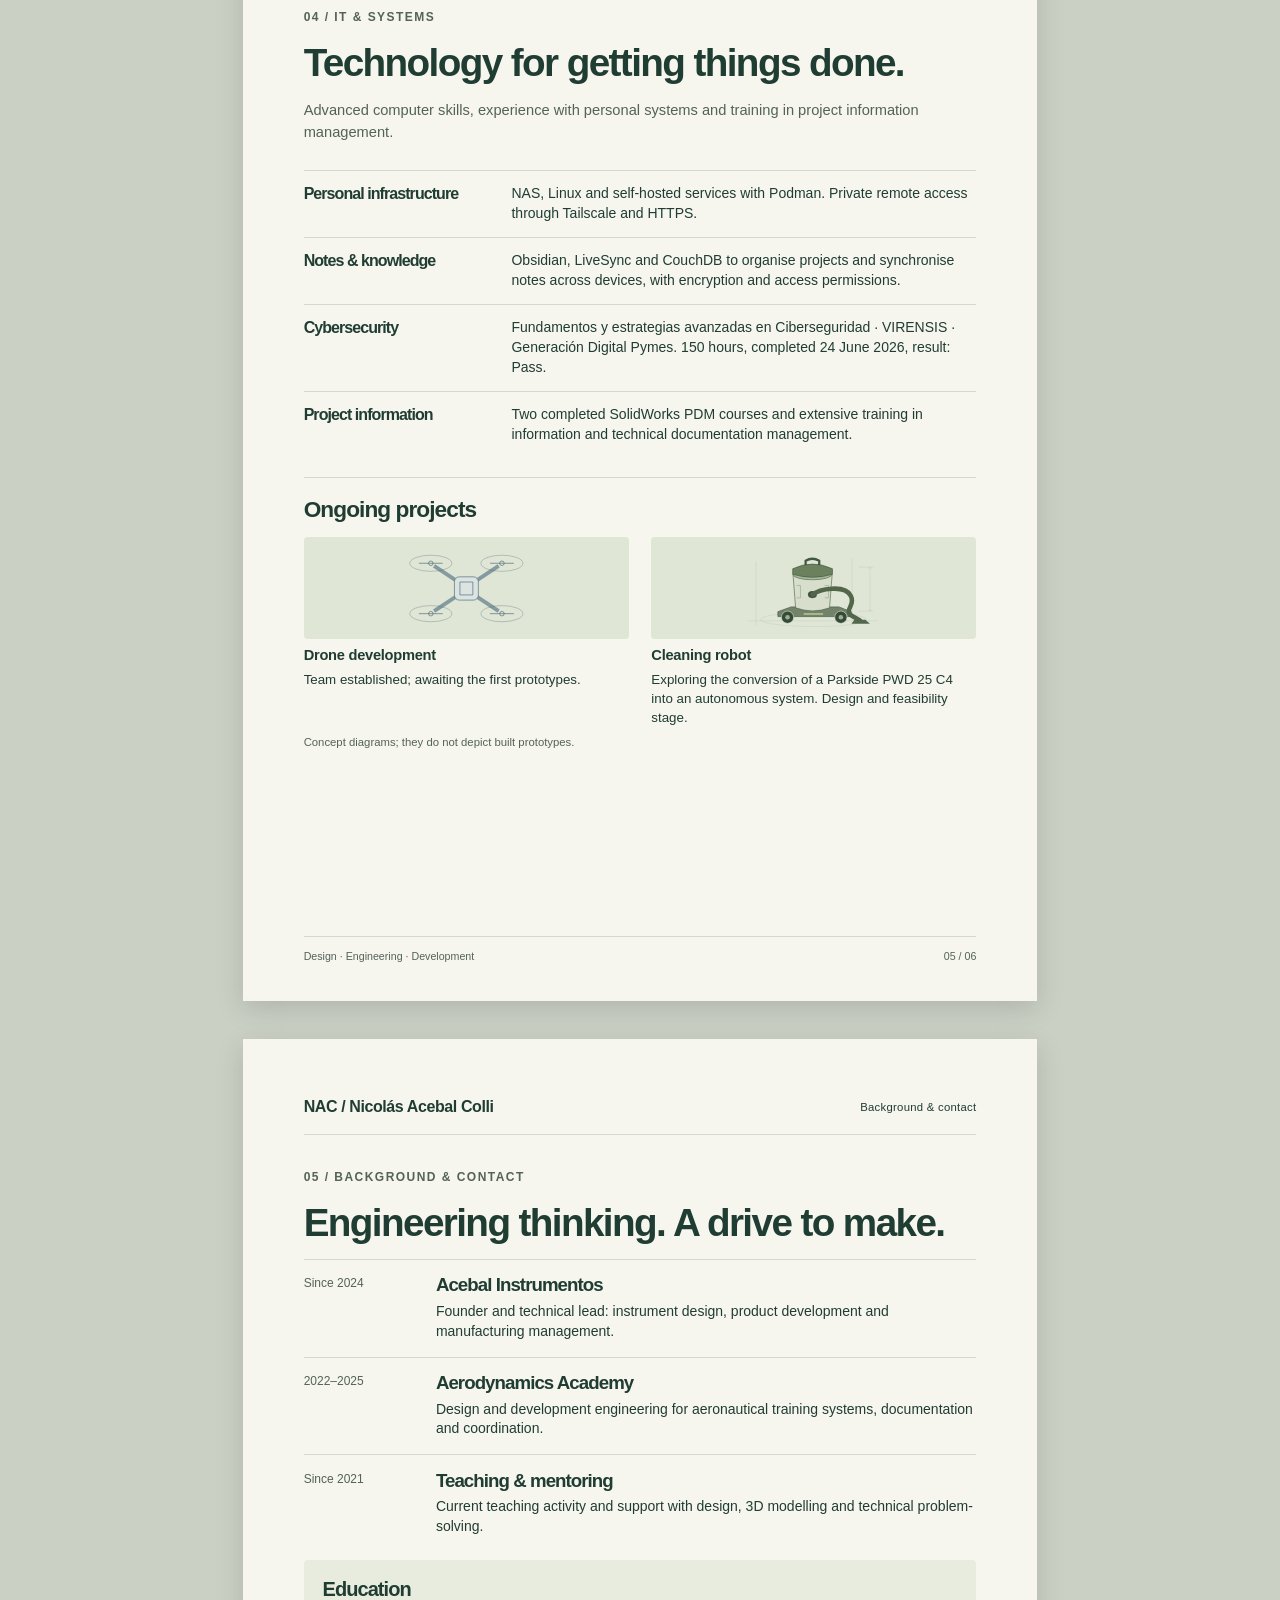
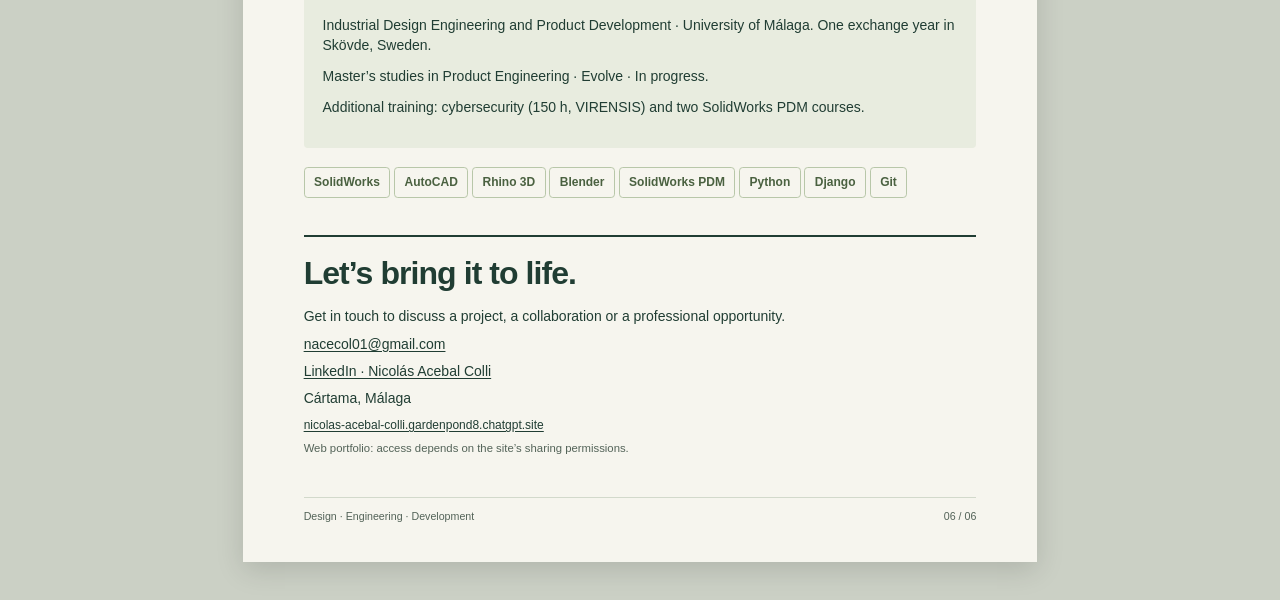
==== commit 783638cd: "Update Site source" ====
--- a/print-en.html
+++ b/print-en.html
@@ -1,6 +1,6 @@
 <!doctype html><html lang="en"><head><meta charset="utf-8"><meta name="viewport" content="width=device-width,initial-scale=1"><title>Nicolás Acebal Colli — Portfolio</title><link rel="stylesheet" href="print.css"></head><body class="print-preview"><div class="print-document" data-print-lang="en"><section class="sheet cover" aria-label="Introduction">
 <div class="sheet-top"><span class="wordmark">NAC / Nicolás Acebal Colli</span><span>Introduction</span></div>
-<div class="sheet-body"><p class="kicker">Professional portfolio · Cártama, Málaga</p><h1>Ideas that<br>take shape.</h1><h2 class="cover-name">Nicolás Acebal Colli</h2><p class="cover-copy">Industrial design engineering and product development.</p><p class="cover-copy">Founder and technical lead at Acebal Instrumentos, with three years of experience in aeronautical training systems. I connect design, manufacturing and teaching, and am expanding into web development through my Product Engineering master’s studies at Evolve.</p><div class="cover-art"><svg aria-hidden="true" viewBox="0 0 500 440"><defs><linearGradient id="print-metal-en" x2="1" y2="1"><stop stop-color="#f9faef"></stop><stop offset=".5" stop-color="#a3af99"></stop><stop offset="1" stop-color="#61715e"></stop></linearGradient></defs><g fill="none" opacity=".4" stroke="#64755d" stroke-width="1"><path d="M60 330L420 125M80 360L440 155M125 80L125 380M400 70L400 355"></path><ellipse cx="260" cy="330" rx="160" ry="60"></ellipse></g><g transform="translate(245 225) rotate(-28)"><path d="M-115-70L110-70Q130-70 130-50V65Q130 85 110 85H-115Q-135 85-135 65V-50Q-135-70-115-70Z" fill="#6e7f65" transform="translate(0 20)"></path><rect fill="url(#print-metal-en)" height="155" rx="20" width="265" x="-135" y="-70"></rect><rect fill="#334839" height="88" rx="42" width="185" x="-95" y="-37"></rect><rect fill="#c7d1bc" height="66" rx="33" width="151" x="-78" y="-29"></rect><g fill="#43563d"><circle cx="-116" cy="-50" r="5"></circle><circle cx="110" cy="-50" r="5"></circle><circle cx="-116" cy="65" r="5"></circle><circle cx="110" cy="65" r="5"></circle></g><path d="M-70-100H65M-70-108V-92M65-108V-92" fill="none" stroke="#4a5c43"></path><text fill="#4a5c43" font-family="monospace" font-size="10" x="-23" y="-110">135.00</text><rect fill="#deef86" height="110" rx="25" transform="rotate(22)" width="65" x="-45" y="-180"></rect></g><g fill="#77846d" font-family="monospace" font-size="9"><text x="45" y="390">X / Y / Z</text><text x="370" y="70">Ø 08.00</text></g></svg><p class="caption">Conceptual graphic study of form and function.</p></div><span class="pill">Industrial design</span><span class="pill">Manufacturing</span><span class="pill">Educational products</span><span class="pill">Web development</span><div class="cover-index"><span>02 / Design &amp; manufacturing</span><span>03 / Educational products</span><span>04 / Digital development</span><span>05 / Systems &amp; ongoing projects</span><span>06 / Background &amp; contact</span></div><p class="contact-line"><a href="mailto:nacecol01@gmail.com">nacecol01@gmail.com</a> · Cártama, Málaga</p></div>
+<div class="sheet-body"><p class="kicker">Professional portfolio · Cártama, Málaga</p><h1>Ideas that<br>take shape.</h1><h2 class="cover-name">Nicolás Acebal Colli</h2><p class="cover-copy">Industrial design engineering and product development.</p><p class="cover-copy">Founder and technical lead at Acebal Instrumentos, with three years of experience in aeronautical training systems. I connect design, manufacturing and teaching, and am expanding into web development through my Product Engineering master’s studies at Evolve.</p><div class="cover-art"><svg aria-hidden="true" viewBox="0 0 500 440"><defs><linearGradient id="print-metal-en" x2="1" y2="1"><stop stop-color="#f9faef"></stop><stop offset=".5" stop-color="#a3af99"></stop><stop offset="1" stop-color="#61715e"></stop></linearGradient></defs><g fill="none" opacity=".4" stroke="#64755d" stroke-width="1"><path d="M60 330L420 125M80 360L440 155M125 80L125 380M400 70L400 355"></path><ellipse cx="260" cy="330" rx="160" ry="60"></ellipse></g><g transform="translate(245 225) rotate(-28)"><path d="M-115-70L110-70Q130-70 130-50V65Q130 85 110 85H-115Q-135 85-135 65V-50Q-135-70-115-70Z" fill="#6e7f65" transform="translate(0 20)"></path><rect fill="url(#print-metal-en)" height="155" rx="20" width="265" x="-135" y="-70"></rect><rect fill="#334839" height="88" rx="42" width="185" x="-95" y="-37"></rect><rect fill="#c7d1bc" height="66" rx="33" width="151" x="-78" y="-29"></rect><g fill="#43563d"><circle cx="-116" cy="-50" r="5"></circle><circle cx="110" cy="-50" r="5"></circle><circle cx="-116" cy="65" r="5"></circle><circle cx="110" cy="65" r="5"></circle></g><path d="M-70-100H65M-70-108V-92M65-108V-92" fill="none" stroke="#4a5c43"></path><text fill="#4a5c43" font-family="monospace" font-size="10" x="-23" y="-110">135.00</text><rect fill="#deef86" height="110" rx="25" transform="rotate(22)" width="65" x="-45" y="-180"></rect></g><g fill="#77846d" font-family="monospace" font-size="9"><text x="45" y="390">X / Y / Z</text><text x="370" y="70">Ø 08.00</text></g></svg><p class="caption">Conceptual graphic study of form and function.</p></div><span class="pill">Industrial design</span><span class="pill">Manufacturing</span><span class="pill">Educational products</span><span class="pill">Web development</span><div class="cover-index"><span>02 / Design &amp; manufacturing</span><span>03 / Educational products</span><span>04 / Digital development</span><span>05 / Systems &amp; ongoing projects</span><span>06 / Background &amp; contact</span></div><p class="contact-line"><a href="mailto:nacecol01@gmail.com">nacecol01@gmail.com</a> · <a href="https://www.linkedin.com/in/nicolas-acebal-colli-415466185/">LinkedIn</a> · Cártama, Málaga</p></div>
 <div class="sheet-footer"><span>Design · Engineering · Development</span><span>01 / 06</span></div></section><section class="sheet " aria-label="Design &amp; manufacturing">
 <div class="sheet-top"><span class="wordmark">NAC / Nicolás Acebal Colli</span><span>Design &amp; manufacturing</span></div>
 <div class="sheet-body"><p class="kicker">01 / Design &amp; manufacturing</p><h2>From design to manufacture.</h2><p class="intro">Professional experience in products, engineering and technical documentation.</p><article class="case"><figure><div class="figure-art dark"><svg aria-hidden="true" viewBox="0 0 500 300"><g fill="none" stroke="#d6deb8" transform="translate(240 165) rotate(35)"><path d="M-36-30C-90-70-110 0-68 26C-114 68-64 112 0 107C64 112 114 68 68 26C110 0 90-70 36-30L18-60H-18Z" fill="#829270" stroke-width="2"></path><circle cy="26" fill="#283c34" r="25"></circle><path d="M-13 5V-145H13V5M-13-145L-19-178H19L13-145M-30 72H30"></path><path d="M-7 72V-169M0 72V-169M7 72V-169" stroke-width=".7"></path></g><path d="M75 240H425M90 70V255" opacity=".2"></path></svg></div><figcaption class="caption">Concept illustration; not a photograph of the project.</figcaption></figure><div><p class="eyebrow">Founder &amp; technical lead · Since 2024</p><h3>Acebal Instrumentos</h3><p class="">Design and manufacture of musical instruments. Development from concept through manufacturing, including production, suppliers and quality management.</p><p class="outcome">Outcome: musical instruments designed and manufactured through my own venture.</p></div></article><article class="case"><figure><div class="figure-art sand"><svg aria-hidden="true" fill="none" stroke="#6e7160" viewBox="0 0 500 300"><g transform="translate(90 65) skewY(-10)"><rect fill="#eae7dc" height="180" rx="5" stroke-width="2" width="300"></rect><rect height="135" width="264" x="18" y="20"></rect><circle cx="90" cy="84" r="43"></circle><circle cx="90" cy="84" r="32"></circle><path d="M90 84L110 65M90 46V55M55 84H63M118 84H126"></path><rect height="37" width="99" x="158" y="42"></rect><path d="M173 63H185L193 52L202 70L210 60H241M160 113H253"></path><circle cx="174" cy="130" r="5"></circle><circle cx="201" cy="130" r="5"></circle><circle cx="229" cy="130" r="5"></circle><path d="M20 180V199H320V20H300"></path></g></svg></div><figcaption class="caption">Concept illustration; not a photograph of the project.</figcaption></figure><div><p class="eyebrow">Design &amp; development engineering · 2022–2025</p><h3>Aerodynamics Academy</h3><p class="">Development of systems for aeronautical technician training: CAD design, technical documentation and project coordination.</p><p class="outcome">Contribution: technical design and system documentation for aeronautical training.</p></div></article><article class="case"><figure><div class="figure-art "><svg aria-hidden="true" viewBox="0 0 500 300"><g transform="translate(250 160) rotate(-20)"><path d="M-105 85C-80 25-20-80 80-100C65-45 44-20 62 22C75 47 97 65 105 85Z" fill="#99a989" stroke="#63745b" stroke-width="2"></path><path d="M-80 80C-40 22 13-51 70-83M-48 80C-20 38 16-9 44-31M-10 80L42 28" fill="none" stroke="#cfd9bd"></path><rect fill="#53664d" height="13" rx="5" width="236" x="-118" y="85"></rect></g><g opacity=".3" stroke="#64755d"><path d="M80 260H420M100 70V270" fill="none"></path></g></svg></div><figcaption class="caption">Concept illustration; not a photograph of the project.</figcaption></figure><div><p class="eyebrow">Product design · 3D modelling</p><h3>Surf components</h3><p class="">Design and development of surfboard parts, connecting technical modelling with manufacturing.</p><p class="outcome">Contribution: component development and product-focused modelling.</p></div></article></div>
@@ -29,5 +29,5 @@
 </svg></div><h4>Cleaning robot</h4><p class="">Exploring the conversion of a Parkside PWD 25 C4 into an autonomous system. Design and feasibility stage.</p></article></div><p class="caption">Concept diagrams; they do not depict built prototypes.</p></div></div>
 <div class="sheet-footer"><span>Design · Engineering · Development</span><span>05 / 06</span></div></section><section class="sheet " aria-label="Background &amp; contact">
 <div class="sheet-top"><span class="wordmark">NAC / Nicolás Acebal Colli</span><span>Background &amp; contact</span></div>
-<div class="sheet-body"><p class="kicker">05 / Background &amp; contact</p><h2>Engineering thinking. A drive to make.</h2><div class="timeline"><article class="timeline-item"><p class="date">Since 2024</p><div><h3>Acebal Instrumentos</h3><p class="">Founder and technical lead: instrument design, product development and manufacturing management.</p></div></article><article class="timeline-item"><p class="date">2022–2025</p><div><h3>Aerodynamics Academy</h3><p class="">Design and development engineering for aeronautical training systems, documentation and coordination.</p></div></article><article class="timeline-item"><p class="date">Since 2021</p><div><h3>Teaching &amp; mentoring</h3><p class="">Current teaching activity and support with design, 3D modelling and technical problem-solving.</p></div></article></div><div class="education"><h3>Education</h3><p class="">Industrial Design Engineering and Product Development · University of Málaga. One exchange year in Skövde, Sweden.</p><p class="">Master’s studies in Product Engineering · Evolve · In progress.</p><p class="">Additional training: cybersecurity (150 h, VIRENSIS) and two SolidWorks PDM courses.</p></div><div style="margin-top:5mm"><span class="pill">SolidWorks</span><span class="pill">AutoCAD</span><span class="pill">Rhino 3D</span><span class="pill">Blender</span><span class="pill">SolidWorks PDM</span><span class="pill">Python</span><span class="pill">Django</span><span class="pill">Git</span></div><div class="closing"><h3>Let’s bring it to life.</h3><p class="">Get in touch to discuss a project, a collaboration or a professional opportunity.</p><p><a href="mailto:nacecol01@gmail.com">nacecol01@gmail.com</a></p><p>Cártama, Málaga</p><p class="url"><a href="https://nicolas-acebal-colli.gardenpond8.chatgpt.site/">nicolas-acebal-colli.gardenpond8.chatgpt.site</a></p><p class="caption">Web portfolio: access depends on the site’s sharing permissions.</p></div></div>
+<div class="sheet-body"><p class="kicker">05 / Background &amp; contact</p><h2>Engineering thinking. A drive to make.</h2><div class="timeline"><article class="timeline-item"><p class="date">Since 2024</p><div><h3>Acebal Instrumentos</h3><p class="">Founder and technical lead: instrument design, product development and manufacturing management.</p></div></article><article class="timeline-item"><p class="date">2022–2025</p><div><h3>Aerodynamics Academy</h3><p class="">Design and development engineering for aeronautical training systems, documentation and coordination.</p></div></article><article class="timeline-item"><p class="date">Since 2021</p><div><h3>Teaching &amp; mentoring</h3><p class="">Current teaching activity and support with design, 3D modelling and technical problem-solving.</p></div></article></div><div class="education"><h3>Education</h3><p class="">Industrial Design Engineering and Product Development · University of Málaga. One exchange year in Skövde, Sweden.</p><p class="">Master’s studies in Product Engineering · Evolve · In progress.</p><p class="">Additional training: cybersecurity (150 h, VIRENSIS) and two SolidWorks PDM courses.</p></div><div style="margin-top:5mm"><span class="pill">SolidWorks</span><span class="pill">AutoCAD</span><span class="pill">Rhino 3D</span><span class="pill">Blender</span><span class="pill">SolidWorks PDM</span><span class="pill">Python</span><span class="pill">Django</span><span class="pill">Git</span></div><div class="closing"><h3>Let’s bring it to life.</h3><p class="">Get in touch to discuss a project, a collaboration or a professional opportunity.</p><p><a href="mailto:nacecol01@gmail.com">nacecol01@gmail.com</a></p><p><a href="https://www.linkedin.com/in/nicolas-acebal-colli-415466185/">LinkedIn · Nicolás Acebal Colli</a></p><p>Cártama, Málaga</p><p class="url"><a href="https://nicolas-acebal-colli.gardenpond8.chatgpt.site/">nicolas-acebal-colli.gardenpond8.chatgpt.site</a></p><p class="caption">Web portfolio: access depends on the site’s sharing permissions.</p></div></div>
 <div class="sheet-footer"><span>Design · Engineering · Development</span><span>06 / 06</span></div></section></div></body></html>
